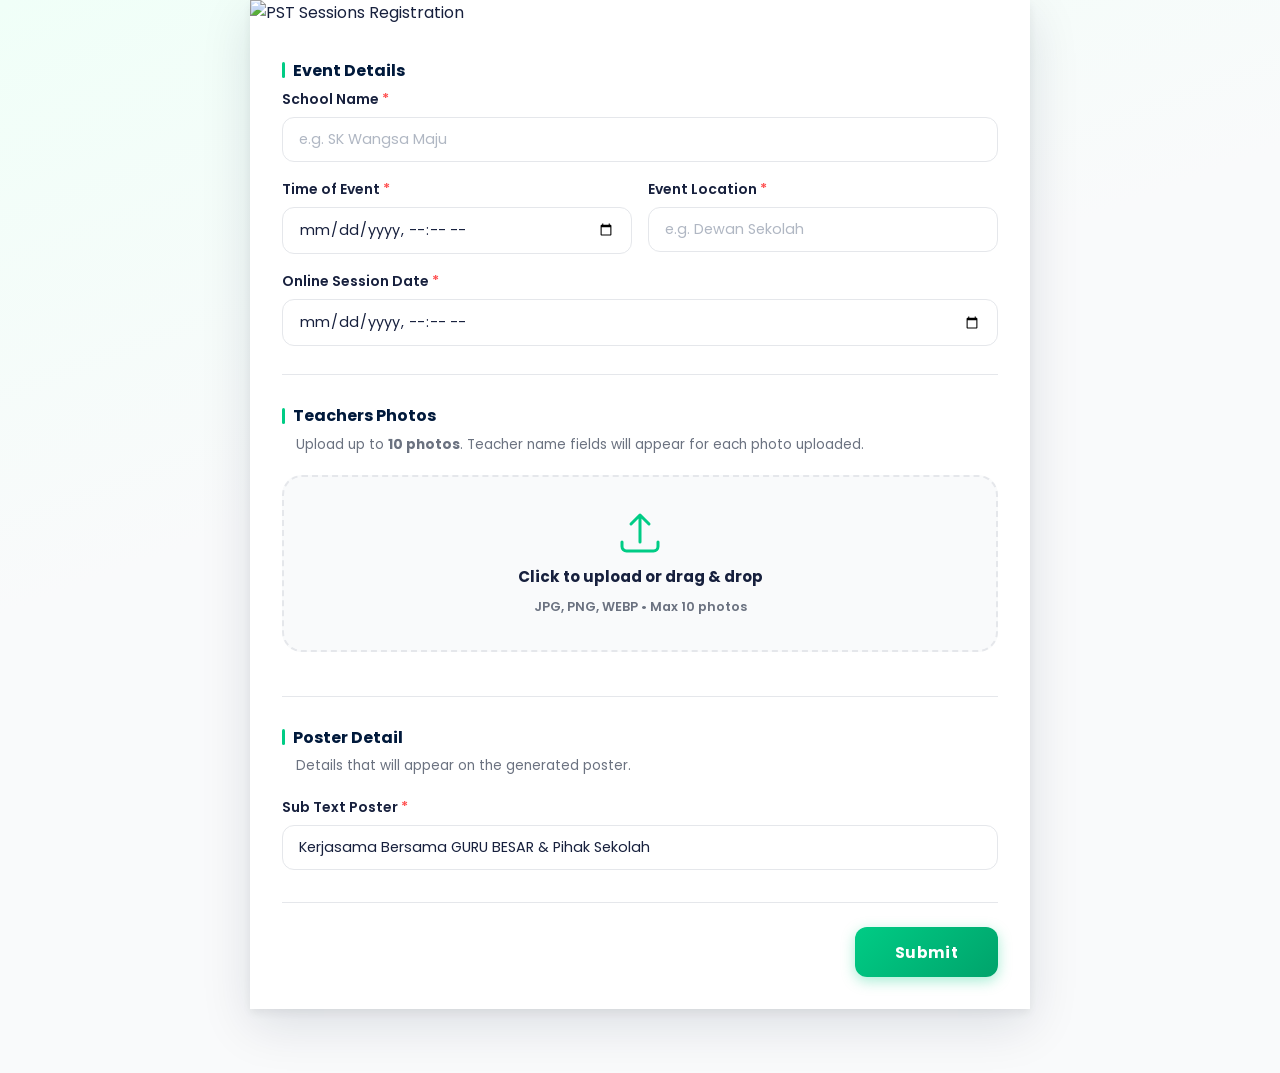
==== pandai-pst-sessions/pst-internal-form.html @ e8620537 "Switch header to Header PST_v2.png; remove all corner radius Co-Authored-By: Claude Sonnet 4.6 <nore" ====
<!DOCTYPE html>
<html lang="en">
<head>
  <meta charset="UTF-8" />
  <meta name="viewport" content="width=device-width, initial-scale=1.0" />
  <title>Pandai PST Sessions</title>
  <link rel="preconnect" href="https://fonts.googleapis.com" />
  <link rel="preconnect" href="https://fonts.gstatic.com" crossorigin />
  <link href="https://fonts.googleapis.com/css2?family=Poppins:wght@400;500;600;700;800&display=swap" rel="stylesheet" />
  <link rel="stylesheet" href="css/style.css" />
</head>
<body>

  <div class="page-wrapper">
    <div class="container">

      <header class="form-header">
        <img src="../assets/Header PST_v2.png" alt="PST Sessions Registration" class="header-banner" />
      </header>

      <form id="pstForm" novalidate>

        <!-- School Name -->
        <div class="form-section" id="sectionEventDetails">
          <h2 class="section-title">Event Details</h2>

          <div class="form-group">
            <label for="schoolName">School Name <span class="required">*</span></label>
            <input
              type="text"
              id="schoolName"
              name="schoolName"
              placeholder="e.g. SK Wangsa Maju"
              autocomplete="off"
              required
            />
          </div>

          <div class="form-row">
            <div class="form-group">
              <label for="eventTime">Time of Event <span class="required">*</span></label>
              <input
                type="datetime-local"
                id="eventTime"
                name="eventTime"
                required
              />
            </div>

            <div class="form-group">
              <label for="eventLocation">Event Location <span class="required">*</span></label>
              <input
                type="text"
                id="eventLocation"
                name="eventLocation"
                placeholder="e.g. Dewan Sekolah"
                autocomplete="off"
                required
              />
            </div>
          </div>

          <div class="form-group">
            <label for="onlineSessionDate">Online Session Date <span class="required">*</span></label>
            <input
              type="datetime-local"
              id="onlineSessionDate"
              name="onlineSessionDate"
              required
            />
          </div>
        </div>

        <!-- Photo Upload -->
        <div class="form-section" id="sectionTeachersPhotos">
          <h2 class="section-title">Teachers Photos</h2>
          <p class="section-hint">Upload up to <strong>10 photos</strong>. Teacher name fields will appear for each photo uploaded.</p>

          <div class="upload-zone" id="uploadZone">
            <input
              type="file"
              id="photoUpload"
              accept="image/jpeg,image/png,image/webp,image/gif"
              multiple
            />
            <label for="photoUpload" class="upload-label">
              <div class="upload-icon">
                <svg xmlns="http://www.w3.org/2000/svg" viewBox="0 0 24 24" fill="none" stroke="currentColor" stroke-width="1.5">
                  <path stroke-linecap="round" stroke-linejoin="round" d="M3 16.5v2.25A2.25 2.25 0 005.25 21h13.5A2.25 2.25 0 0021 18.75V16.5m-13.5-9L12 3m0 0l4.5 4.5M12 3v13.5" />
                </svg>
              </div>
              <span class="upload-text">Click to upload or drag &amp; drop</span>
              <span class="upload-hint">JPG, PNG, WEBP &bull; Max 10 photos</span>
            </label>
          </div>

          <div id="uploadCounter" class="upload-counter hidden">
            <span id="photoCount">0</span> / 10 photos selected
          </div>

          <div id="photoPreview" class="photo-grid"></div>
        </div>

        <!-- Teacher Names (dynamic) -->
        <div id="teacherNamesSection" class="form-section hidden">
          <h2 class="section-title">Teachers Names</h2>
          <p class="section-hint">Enter the name, position and title for each teacher.</p>
          <div id="teacherNameFields" class="teacher-fields"></div>
        </div>

        <!-- Poster Detail -->
        <div class="form-section" id="sectionPosterDetail">
          <h2 class="section-title">Poster Detail</h2>
          <p class="section-hint">Details that will appear on the generated poster.</p>
          <div class="form-group">
            <label for="subTextPoster">Sub Text Poster <span class="required">*</span></label>
            <input
              type="text"
              id="subTextPoster"
              name="subTextPoster"
              value="Kerjasama Bersama GURU BESAR &amp; Pihak Sekolah"
              autocomplete="off"
              required
            />
          </div>
        </div>

        <!-- Status / Progress -->
        <div id="statusMessage" class="status-message hidden"></div>

        <!-- Progress Bar -->
        <div id="progressWrapper" class="progress-wrapper hidden">
          <div class="progress-bar">
            <div id="progressFill" class="progress-fill"></div>
          </div>
          <div id="progressLabel" class="progress-label">Preparing…</div>
        </div>

        <div class="form-footer" id="formFooter">

          <!-- Pre-submission -->
          <button type="submit" id="submitBtn" class="btn-submit">
            <span id="submitLabel">Submit</span>
          </button>

          <!-- Post-submission (hidden until submit succeeds) -->
          <button type="button" id="newSubmissionBtn" class="btn-new-submission hidden">
            <svg xmlns="http://www.w3.org/2000/svg" width="15" height="15" viewBox="0 0 24 24" fill="none" stroke="currentColor" stroke-width="2">
              <path stroke-linecap="round" stroke-linejoin="round" d="M12 4v16m8-8H4" />
            </svg>
            New Submission
          </button>

          <div id="postSubmitActions" class="post-submit-actions hidden">
            <a id="btnSheet" href="#" target="_blank" rel="noopener" class="btn-sheet">
              <svg xmlns="http://www.w3.org/2000/svg" width="15" height="15" viewBox="0 0 24 24" fill="none" stroke="currentColor" stroke-width="2.5">
                <path stroke-linecap="round" stroke-linejoin="round" d="M9 17V7m0 10a2 2 0 01-2 2H5a2 2 0 01-2-2V7a2 2 0 012-2h2a2 2 0 012 2m0 10a2 2 0 002 2h2a2 2 0 002-2M9 7a2 2 0 012-2h2a2 2 0 012 2m0 10V7" />
              </svg>
              Check Data Sheet
            </a>
            <button type="button" id="btnGeneratePoster" class="btn-poster" disabled>
              <svg xmlns="http://www.w3.org/2000/svg" width="15" height="15" viewBox="0 0 24 24" fill="none" stroke="currentColor" stroke-width="2.5">
                <path stroke-linecap="round" stroke-linejoin="round" d="M9.813 15.904L9 18.75l-.813-2.846a4.5 4.5 0 00-3.09-3.09L2.25 12l2.846-.813a4.5 4.5 0 003.09-3.09L9 5.25l.813 2.846a4.5 4.5 0 003.09 3.09L15.75 12l-2.846.813a4.5 4.5 0 00-3.09 3.09z" />
              </svg>
              Generate Poster
            </button>
            <button type="button" id="btnWhatsApp" class="btn-whatsapp hidden" disabled>
              <svg xmlns="http://www.w3.org/2000/svg" width="15" height="15" viewBox="0 0 24 24" fill="currentColor">
                <path d="M17.472 14.382c-.297-.149-1.758-.867-2.03-.967-.273-.099-.471-.148-.67.15-.197.297-.767.966-.94 1.164-.173.199-.347.223-.644.075-.297-.15-1.255-.463-2.39-1.475-.883-.788-1.48-1.761-1.653-2.059-.173-.297-.018-.458.13-.606.134-.133.298-.347.446-.52.149-.174.198-.298.298-.497.099-.198.05-.371-.025-.52-.075-.149-.669-1.612-.916-2.207-.242-.579-.487-.5-.669-.51-.173-.008-.371-.01-.57-.01-.198 0-.52.074-.792.372-.272.297-1.04 1.016-1.04 2.479 0 1.462 1.065 2.875 1.213 3.074.149.198 2.096 3.2 5.077 4.487.709.306 1.262.489 1.694.625.712.227 1.36.195 1.871.118.571-.085 1.758-.719 2.006-1.413.248-.694.248-1.289.173-1.413-.074-.124-.272-.198-.57-.347"/>
              </svg>
              Create WhatsApp Group
              <span class="badge-soon">SOON</span>
            </button>
          </div>

        </div>

      </form>

      <!-- Success Card (shown after submission, fades out after 6 s) -->
      <div id="successCard" class="success-card hidden">
        <button type="button" id="successClose" class="success-close" title="Close">&times;</button>
        <div class="success-gif-frame">
          <img
            src="../assets/freepik_style-playful-3d-animatio_2779677416-ezgif.com-video-to-gif-converter.gif"
            alt="Success"
          />
        </div>
        <h3>Submission Successful!</h3>
        <p id="successSummary">Your data has been saved to Google Sheets.</p>
        <div class="countdown-bar"><div id="countdownFill" class="countdown-fill"></div></div>
      </div>

      <!-- Poster Panel (shown when Generate Poster is clicked) -->
      <div id="posterPanel" class="poster-panel hidden">

        <!-- State: Authorization needed -->
        <div id="posterStateAuth" class="poster-state hidden">
          <div class="poster-state-icon">🔐</div>
          <h3>Canva Authorization Required</h3>
          <p>A one-time authorization is needed to generate posters via Canva.</p>
          <button type="button" id="btnAuthorizeCanva" class="btn-submit" style="margin:0 auto">
            Authorize Canva Access
          </button>
        </div>

        <!-- State: Generating -->
        <div id="posterStateGenerating" class="poster-state hidden">
          <div class="poster-spinner"></div>
          <p id="posterStatusText" class="poster-status-text">Initializing…</p>
          <div class="progress-wrapper" style="margin-top:.25rem">
            <div class="progress-bar">
              <div id="posterProgressFill" class="progress-fill" style="width:0%"></div>
            </div>
          </div>
        </div>

        <!-- State: Poster ready -->
        <div id="posterStateReady" class="poster-state hidden">
          <div class="poster-ready-check">✓</div>
          <h3>Your Poster is Ready!</h3>
          <p>Saved to Google Drive. Download or view it below.</p>
          <div class="poster-ready-actions">
            <a id="btnViewPoster" href="#" target="_blank" rel="noopener" class="btn-sheet">
              <svg xmlns="http://www.w3.org/2000/svg" width="15" height="15" viewBox="0 0 24 24" fill="none" stroke="currentColor" stroke-width="2.5">
                <path stroke-linecap="round" stroke-linejoin="round" d="M15 12a3 3 0 11-6 0 3 3 0 016 0z"/>
                <path stroke-linecap="round" stroke-linejoin="round" d="M2.458 12C3.732 7.943 7.523 5 12 5c4.478 0 8.268 2.943 9.542 7-1.274 4.057-5.064 7-9.542 7-4.477 0-8.268-2.943-9.542-7z"/>
              </svg>
              View Poster
            </a>
            <a id="btnDownloadPoster" href="#" target="_blank" rel="noopener" class="btn-poster" style="text-decoration:none" onclick="onPosterDownloaded()">
              <svg xmlns="http://www.w3.org/2000/svg" width="15" height="15" viewBox="0 0 24 24" fill="none" stroke="currentColor" stroke-width="2.5">
                <path stroke-linecap="round" stroke-linejoin="round" d="M4 16v1a3 3 0 003 3h10a3 3 0 003-3v-1m-4-4l-4 4m0 0l-4-4m4 4V4"/>
              </svg>
              Download Poster
            </a>
          </div>
          <button type="button" id="btnRegeneratePoster" class="btn-new-submission" style="margin:.85rem auto 0">
            ↺ Re-generate Poster
          </button>
        </div>

        <!-- State: Error -->
        <div id="posterStateError" class="poster-state hidden">
          <p id="posterErrorText" class="status-message error" style="margin:0 0 .75rem"></p>
          <button type="button" id="btnRetryPoster" class="btn-new-submission" style="margin:0 auto">
            Retry
          </button>
        </div>

      </div>

    </div>
  </div>

  <script src="js/config.js"></script>
  <script src="js/main.js"></script>
</body>
</html>
---- pandai-pst-sessions/css/style.css ----
/* ─── Reset & Base ─────────────────────────────────────────────── */
*, *::before, *::after {
  box-sizing: border-box;
  margin: 0;
  padding: 0;
}

@import url('https://fonts.googleapis.com/css2?family=Poppins:wght@400;500;600;700;800&display=swap');

:root {
  --green:          #00cc85;
  --green-dark:     #00a36b;
  --green-mid:      #009e68;
  --green-deep:     #007a50;
  --green-light:    #f0fff8;
  --green-teal:     #00b894;

  --navy:           #00193b;
  --navy-mid:       #17203d;

  --success:        #00cc85;
  --success-light:  #f0fff8;
  --error:          #ff4f4f;
  --error-light:    #fff0f0;
  --warning:        #ffa033;
  --warning-light:  #fff7ed;
  --info:           #00a36b;
  --info-light:     #f0fff8;

  --text:           #17203d;
  --text-muted:     #6b7280;
  --border:         #e5e7eb;
  --bg:             #f9fafb;
  --card-bg:        #ffffff;

  --radius:         20px;
  --radius-sm:      12px;
  --radius-xs:      8px;
  --shadow:         0 1px 4px rgba(0,0,0,.06), 0 4px 20px rgba(0,0,0,.07);
  --shadow-lg:      0 4px 8px rgba(0,0,0,.06), 0 16px 48px rgba(0,25,59,.12);
}

body {
  font-family: 'Poppins', -apple-system, BlinkMacSystemFont, 'Segoe UI', sans-serif;
  background: var(--bg);
  color: var(--text);
  line-height: 1.6;
  min-height: 100vh;
}

/* ─── Layout ────────────────────────────────────────────────────── */
.page-wrapper {
  min-height: 100vh;
  padding: 0 0 4rem;
  background: linear-gradient(160deg, #f0fff8 0%, #f9fafb 40%);
}

.container {
  max-width: 780px;
  margin: 0 auto;
  background: var(--card-bg);
  border-radius: 0;
  box-shadow: var(--shadow-lg);
  overflow: hidden;
}

/* ─── Header ────────────────────────────────────────────────────── */
.form-header {
  padding: 0;
  overflow: hidden;
}

.header-banner {
  display: block;
  width: 100%;
  height: auto;
  object-fit: cover;
}

/* ─── Pandai badge strip ────────────────────────────────────────── */
.header-badge {
  display: inline-flex;
  align-items: center;
  gap: .4rem;
  background: rgba(0,204,133,.18);
  border: 1px solid rgba(0,204,133,.35);
  color: var(--green);
  font-size: .75rem;
  font-weight: 700;
  padding: .3rem .75rem;
  border-radius: 999px;
  margin-bottom: .85rem;
  position: relative;
  z-index: 1;
  letter-spacing: .5px;
  text-transform: uppercase;
}

.header-badge span {
  width: 6px; height: 6px;
  background: var(--green);
  border-radius: 50%;
  display: inline-block;
}

/* ─── Form Sections ─────────────────────────────────────────────── */
form {
  padding: 0 2rem 2rem;
}

.form-section {
  padding-top: 1.75rem;
  border-top: 1px solid var(--border);
  margin-top: 1.75rem;
}

.form-section:first-of-type {
  border-top: none;
  margin-top: 0;
  padding-top: 2rem;
}

.section-title {
  font-size: 1rem;
  font-weight: 700;
  color: var(--navy);
  margin-bottom: .3rem;
  display: flex;
  align-items: center;
  gap: .5rem;
}

.section-title::before {
  content: '';
  display: inline-block;
  width: 3px;
  height: 1em;
  background: var(--green);
  border-radius: 2px;
}

.section-hint {
  font-size: .85rem;
  color: var(--text-muted);
  margin-bottom: 1.2rem;
  padding-left: .85rem;
}

/* ─── Form Elements ─────────────────────────────────────────────── */
.form-row {
  display: grid;
  grid-template-columns: 1fr 1fr;
  gap: 1rem;
}

.form-group {
  display: flex;
  flex-direction: column;
  gap: .4rem;
  margin-bottom: 1rem;
}

.form-group:last-child {
  margin-bottom: 0;
}

label {
  font-size: .875rem;
  font-weight: 600;
  color: var(--text);
}

.required {
  color: var(--error);
}

input[type="text"],
input[type="datetime-local"] {
  padding: .7rem 1rem;
  border: 1.5px solid var(--border);
  border-radius: var(--radius-sm);
  font-size: .9rem;
  color: var(--text);
  background: #fff;
  transition: border-color .15s, box-shadow .15s;
  width: 100%;
  outline: none;
  font-family: inherit;
}

input[type="text"]:focus,
input[type="datetime-local"]:focus {
  border-color: var(--green);
  box-shadow: 0 0 0 3px rgba(0,204,133,.15);
}

input[type="text"]::placeholder {
  color: #b0b7c3;
}

/* ─── Upload Zone ───────────────────────────────────────────────── */
.upload-zone {
  position: relative;
  border: 2px dashed var(--border);
  border-radius: var(--radius);
  background: var(--bg);
  transition: border-color .2s, background .2s;
  cursor: pointer;
}

.upload-zone:hover,
.upload-zone.drag-over {
  border-color: var(--green);
  background: var(--green-light);
}

.upload-zone input[type="file"] {
  position: absolute;
  inset: 0;
  opacity: 0;
  cursor: pointer;
  width: 100%;
  height: 100%;
}

.upload-label {
  display: flex;
  flex-direction: column;
  align-items: center;
  gap: .5rem;
  padding: 2rem;
  pointer-events: none;
  user-select: none;
}

.upload-icon {
  width: 48px;
  height: 48px;
  color: var(--green);
}

.upload-icon svg {
  width: 100%;
  height: 100%;
}

.upload-text {
  font-size: .95rem;
  font-weight: 700;
  color: var(--text);
}

.upload-hint {
  font-size: .8rem;
  color: var(--text-muted);
}

/* ─── Upload Counter ────────────────────────────────────────────── */
.upload-counter {
  font-size: .85rem;
  color: var(--text-muted);
  margin-top: .75rem;
  font-weight: 500;
}

.upload-counter #photoCount {
  color: var(--green);
  font-weight: 700;
}

/* ─── Photo Grid ─────────────────────────────────────────────────── */
.photo-grid {
  display: grid;
  grid-template-columns: repeat(auto-fill, minmax(130px, 1fr));
  gap: .75rem;
  margin-top: 1rem;
}

.photo-card {
  position: relative;
  border-radius: var(--radius-sm);
  overflow: hidden;
  border: 2px solid var(--border);
  background: var(--bg);
  aspect-ratio: 1;
  cursor: grab;
  transition: opacity .2s, box-shadow .2s, border-color .2s;
  user-select: none;
  -webkit-user-select: none;
}

.photo-card * {
  pointer-events: none;
}

.photo-card .photo-remove {
  pointer-events: auto;
}

.photo-card.dragging {
  opacity: .35;
  cursor: grabbing;
}

.photo-card.drop-target {
  border-color: var(--green);
  box-shadow: 0 0 0 3px rgba(0,204,133,.25);
}

.photo-card img {
  width: 100%;
  height: 100%;
  object-fit: cover;
  display: block;
}

.photo-badge {
  position: absolute;
  top: 6px;
  left: 6px;
  background: var(--green);
  color: #fff;
  font-size: .7rem;
  font-weight: 700;
  width: 22px;
  height: 22px;
  border-radius: 50%;
  display: flex;
  align-items: center;
  justify-content: center;
}

.drag-handle {
  position: absolute;
  bottom: 22px;
  left: 50%;
  transform: translateX(-50%);
  background: rgba(0,0,0,.45);
  color: #fff;
  border-radius: 4px;
  width: 20px;
  height: 20px;
  display: flex;
  align-items: center;
  justify-content: center;
  opacity: 0;
  transition: opacity .15s;
  pointer-events: none;
}

.drag-handle svg { width: 14px; height: 14px; }

.photo-card:hover .drag-handle { opacity: 1; }

.photo-remove {
  position: absolute;
  top: 6px;
  right: 6px;
  background: rgba(0,0,0,.55);
  color: #fff;
  border: none;
  border-radius: 50%;
  width: 22px;
  height: 22px;
  font-size: .9rem;
  cursor: pointer;
  display: flex;
  align-items: center;
  justify-content: center;
  line-height: 1;
  transition: background .15s;
}

.photo-remove:hover { background: var(--error); }

.photo-filename {
  position: absolute;
  bottom: 0;
  left: 0;
  right: 0;
  background: rgba(0,0,0,.55);
  color: #fff;
  font-size: .65rem;
  padding: 3px 6px;
  white-space: nowrap;
  overflow: hidden;
  text-overflow: ellipsis;
}

/* ─── Teacher Name Fields ───────────────────────────────────────── */
.teacher-fields {
  display: flex;
  flex-direction: column;
  gap: .85rem;
}

.teacher-name-row {
  display: grid;
  grid-template-columns: 90px 1fr;
  gap: 1rem;
  align-items: center;
  background: var(--bg);
  border: 1.5px solid var(--border);
  border-radius: var(--radius-sm);
  padding: .85rem;
  transition: border-color .15s;
}

.teacher-name-row:focus-within {
  border-color: var(--green);
}

.teacher-thumb {
  width: 90px;
  height: 90px;
  border-radius: var(--radius-xs);
  object-fit: cover;
  border: 2px solid var(--border);
}

.teacher-input-wrap {
  display: flex;
  flex-direction: column;
  gap: .5rem;
}

.teacher-input-label {
  font-size: .75rem;
  font-weight: 600;
  color: var(--text-muted);
}

.teacher-name-input,
.teacher-position-input,
.teacher-title-input {
  padding: .6rem .85rem;
  border: 1.5px solid var(--border);
  border-radius: var(--radius-xs);
  font-size: .875rem;
  color: var(--text);
  outline: none;
  transition: border-color .15s, box-shadow .15s;
  background: #fff;
  width: 100%;
  font-family: inherit;
}

.teacher-name-input:focus,
.teacher-position-input:focus,
.teacher-title-input:focus {
  border-color: var(--green);
  box-shadow: 0 0 0 3px rgba(0,204,133,.15);
}

/* ─── Status Message ────────────────────────────────────────────── */
.status-message {
  padding: .9rem 1.1rem;
  border-radius: var(--radius-sm);
  font-size: .875rem;
  font-weight: 500;
  margin-top: 1.5rem;
  line-height: 1.5;
}

.status-message.success {
  background: var(--success-light);
  color: #065f46;
  border: 1.5px solid #a7f3d0;
}

.status-message.error {
  background: var(--error-light);
  color: #991b1b;
  border: 1.5px solid #fca5a5;
}

.status-message.warning {
  background: var(--warning-light);
  color: #92400e;
  border: 1.5px solid #fcd34d;
}

.status-message.info {
  background: var(--info-light);
  color: var(--green-deep);
  border: 1.5px solid #6ee7b7;
}

/* ─── Progress Bar ──────────────────────────────────────────────── */
.progress-wrapper {
  margin-top: 1rem;
}

.progress-bar {
  height: 6px;
  background: var(--border);
  border-radius: 999px;
  overflow: hidden;
}

.progress-fill {
  height: 100%;
  background: linear-gradient(90deg, var(--green), var(--green-dark));
  border-radius: 999px;
  width: 0%;
  transition: width .3s ease;
}

.progress-label {
  font-size: .8rem;
  color: var(--text-muted);
  margin-top: .4rem;
}

/* ─── Submit Button ─────────────────────────────────────────────── */
.form-footer {
  margin-top: 2rem;
  padding-top: 1.5rem;
  border-top: 1px solid var(--border);
  display: flex;
  align-items: center;
  justify-content: flex-end;
  gap: .75rem;
  flex-wrap: wrap;
}

.form-footer.post-submit {
  justify-content: space-between;
}

.btn-submit {
  background: linear-gradient(135deg, var(--green) 0%, var(--green-dark) 100%);
  color: #fff;
  border: none;
  border-radius: var(--radius-sm);
  padding: .85rem 2.5rem;
  font-size: .95rem;
  font-weight: 700;
  cursor: pointer;
  transition: opacity .15s, transform .1s, box-shadow .15s;
  letter-spacing: .3px;
  font-family: inherit;
  box-shadow: 0 4px 14px rgba(0,204,133,.35);
}

.btn-submit:hover:not(:disabled) {
  opacity: .9;
  box-shadow: 0 6px 20px rgba(0,204,133,.45);
}

.btn-submit:active:not(:disabled) { transform: scale(.98); }
.btn-submit:disabled { opacity: .55; cursor: not-allowed; }

.btn-new-submission {
  display: inline-flex;
  align-items: center;
  gap: .4rem;
  background: transparent;
  border: 1.5px solid var(--border);
  color: var(--text-muted);
  border-radius: var(--radius-sm);
  padding: .85rem 1.5rem;
  font-size: .875rem;
  font-weight: 600;
  cursor: pointer;
  font-family: inherit;
  transition: border-color .15s, color .15s, background .15s;
}

.btn-new-submission:hover {
  border-color: var(--green);
  color: var(--green-dark);
  background: var(--green-light);
}

.post-submit-actions {
  display: flex;
  align-items: center;
  gap: .6rem;
  flex-wrap: wrap;
}

/* ─── Success Card ──────────────────────────────────────────────── */
@keyframes successFadeIn {
  from { opacity: 0; transform: translateY(12px); }
  to   { opacity: 1; transform: translateY(0); }
}

@keyframes successFadeOut {
  from { opacity: 1; transform: translateY(0); }
  to   { opacity: 0; transform: translateY(-10px); }
}

.success-card {
  position: relative;
  max-width: 350px;
  margin: 2rem auto 1.5rem;
  background: #fff;
  border: 1.5px solid var(--green);
  border-radius: var(--radius);
  padding: 1.5rem 1.25rem 1.25rem;
  text-align: center;
  color: var(--text);
  box-shadow: 0 4px 24px rgba(0,204,133,.18);
  animation: successFadeIn .4s ease forwards;
}

.success-card.fading-out {
  animation: successFadeOut .5s ease forwards;
}

.success-close {
  position: absolute;
  top: .7rem;
  right: .7rem;
  width: 26px;
  height: 26px;
  border-radius: 50%;
  background: transparent;
  border: 1px solid var(--border);
  color: var(--text-muted);
  font-size: .95rem;
  line-height: 1;
  cursor: pointer;
  display: flex;
  align-items: center;
  justify-content: center;
  transition: background .15s, border-color .15s, color .15s;
}

.success-close:hover {
  background: var(--error-light);
  border-color: var(--error);
  color: var(--error);
}

/* GIF frame — its own contained block */
.success-gif-frame {
  width: 160px;
  height: 160px;
  margin: 0 auto 1rem;
  border-radius: var(--radius-sm);
  background: var(--green-light);
  border: 1.5px solid rgba(0,204,133,.2);
  overflow: hidden;
  display: flex;
  align-items: center;
  justify-content: center;
  padding: .5rem;
}

.success-gif-frame img {
  width: 100%;
  height: 100%;
  object-fit: contain;
  display: block;
}

.success-card h3 {
  font-size: 1rem;
  font-weight: 700;
  color: var(--navy);
  margin-bottom: .25rem;
}

.success-card p {
  font-size: .8rem;
  color: var(--text-muted);
  margin-bottom: 1rem;
  line-height: 1.5;
}

.success-card .countdown-bar {
  height: 3px;
  background: var(--border);
  border-radius: 999px;
  overflow: hidden;
  margin-bottom: 1rem;
}

.success-card .countdown-fill {
  height: 100%;
  background: var(--green);
  border-radius: 999px;
  width: 100%;
  transition: width 6s linear;
}

.success-card .countdown-fill.running {
  width: 0%;
}

.btn-sheet {
  display: inline-flex;
  align-items: center;
  gap: .4rem;
  background: var(--green-light);
  border: 1.5px solid var(--green);
  color: var(--green-dark);
  padding: .75rem 1.1rem;
  border-radius: var(--radius-sm);
  font-size: .875rem;
  font-weight: 700;
  text-decoration: none;
  cursor: pointer;
  transition: background .15s;
  font-family: inherit;
}

.btn-sheet:hover {
  background: rgba(0,204,133,.2);
}

.btn-poster {
  display: inline-flex;
  align-items: center;
  gap: .4rem;
  background: linear-gradient(135deg, var(--green-teal) 0%, var(--green-deep) 100%);
  border: none;
  color: #fff;
  padding: .75rem 1.1rem;
  border-radius: var(--radius-sm);
  font-size: .8rem;
  font-weight: 700;
  cursor: pointer;
  transition: opacity .15s, box-shadow .15s;
  font-family: inherit;
  box-shadow: 0 3px 10px rgba(0,163,107,.25);
}

.btn-poster:hover:not(:disabled) {
  opacity: .9;
  box-shadow: 0 5px 14px rgba(0,163,107,.35);
}

.btn-poster:disabled {
  opacity: .5;
  cursor: not-allowed;
}

.btn-poster .badge-soon {
  font-size: .6rem;
  background: rgba(255,255,255,.25);
  padding: .1rem .35rem;
  border-radius: 4px;
  letter-spacing: .5px;
}

/* ─── Poster Panel ──────────────────────────────────────────────── */
.poster-panel {
  margin: 0 2rem 1.5rem;
  background: #fff;
  border: 1.5px solid var(--border);
  border-radius: var(--radius);
  padding: 1.75rem 1.5rem;
  text-align: center;
}

.poster-state { display: block; }

.poster-panel h3 {
  font-size: 1rem;
  font-weight: 700;
  color: var(--navy);
  margin-bottom: .25rem;
}

.poster-panel p {
  font-size: .85rem;
  color: var(--text-muted);
  margin-bottom: 1rem;
  line-height: 1.5;
}

.poster-state-icon {
  font-size: 2rem;
  margin-bottom: .5rem;
}

.poster-ready-check {
  width: 48px;
  height: 48px;
  background: var(--green-light);
  border: 2px solid var(--green);
  border-radius: 50%;
  display: flex;
  align-items: center;
  justify-content: center;
  font-size: 1.2rem;
  font-weight: 700;
  color: var(--green-dark);
  margin: 0 auto .75rem;
}

.poster-ready-actions {
  display: flex;
  gap: .6rem;
  justify-content: center;
  flex-wrap: wrap;
}

.poster-status-text {
  font-size: .875rem;
  color: var(--text-muted);
  margin-bottom: .25rem;
}

/* Spinner */
@keyframes spin { to { transform: rotate(360deg); } }

.poster-spinner {
  width: 38px;
  height: 38px;
  border: 3.5px solid var(--border);
  border-top-color: var(--green);
  border-radius: 50%;
  animation: spin .75s linear infinite;
  margin: 0 auto .75rem;
}

/* WhatsApp Button */
.btn-whatsapp {
  display: inline-flex;
  align-items: center;
  gap: .4rem;
  background: #25d366;
  border: none;
  color: #fff;
  padding: .75rem 1.1rem;
  border-radius: var(--radius-sm);
  font-size: .875rem;
  font-weight: 700;
  cursor: pointer;
  font-family: inherit;
  transition: opacity .15s, box-shadow .15s;
  box-shadow: 0 3px 10px rgba(37,211,102,.3);
}

.btn-whatsapp:hover:not(:disabled) {
  opacity: .9;
  box-shadow: 0 5px 14px rgba(37,211,102,.4);
}

.btn-whatsapp:disabled {
  opacity: .5;
  cursor: not-allowed;
}

/* ─── Utilities ─────────────────────────────────────────────────── */
.hidden { display: none !important; }

/* ─── Responsive ────────────────────────────────────────────────── */
@media (max-width: 600px) {
  .page-wrapper { padding: 0 0 3rem; }
  .container { border-radius: 0; box-shadow: none; }
  form { padding: 0 1.25rem 1.5rem; }
  .form-header { padding: 0; }
  .form-row { grid-template-columns: 1fr; }
  .teacher-name-row { grid-template-columns: 75px 1fr; }
  .teacher-thumb { width: 75px; height: 75px; }
  .photo-grid { grid-template-columns: repeat(auto-fill, minmax(100px, 1fr)); }
  .success-actions { flex-direction: column; }
  .btn-sheet, .btn-poster { justify-content: center; }
}
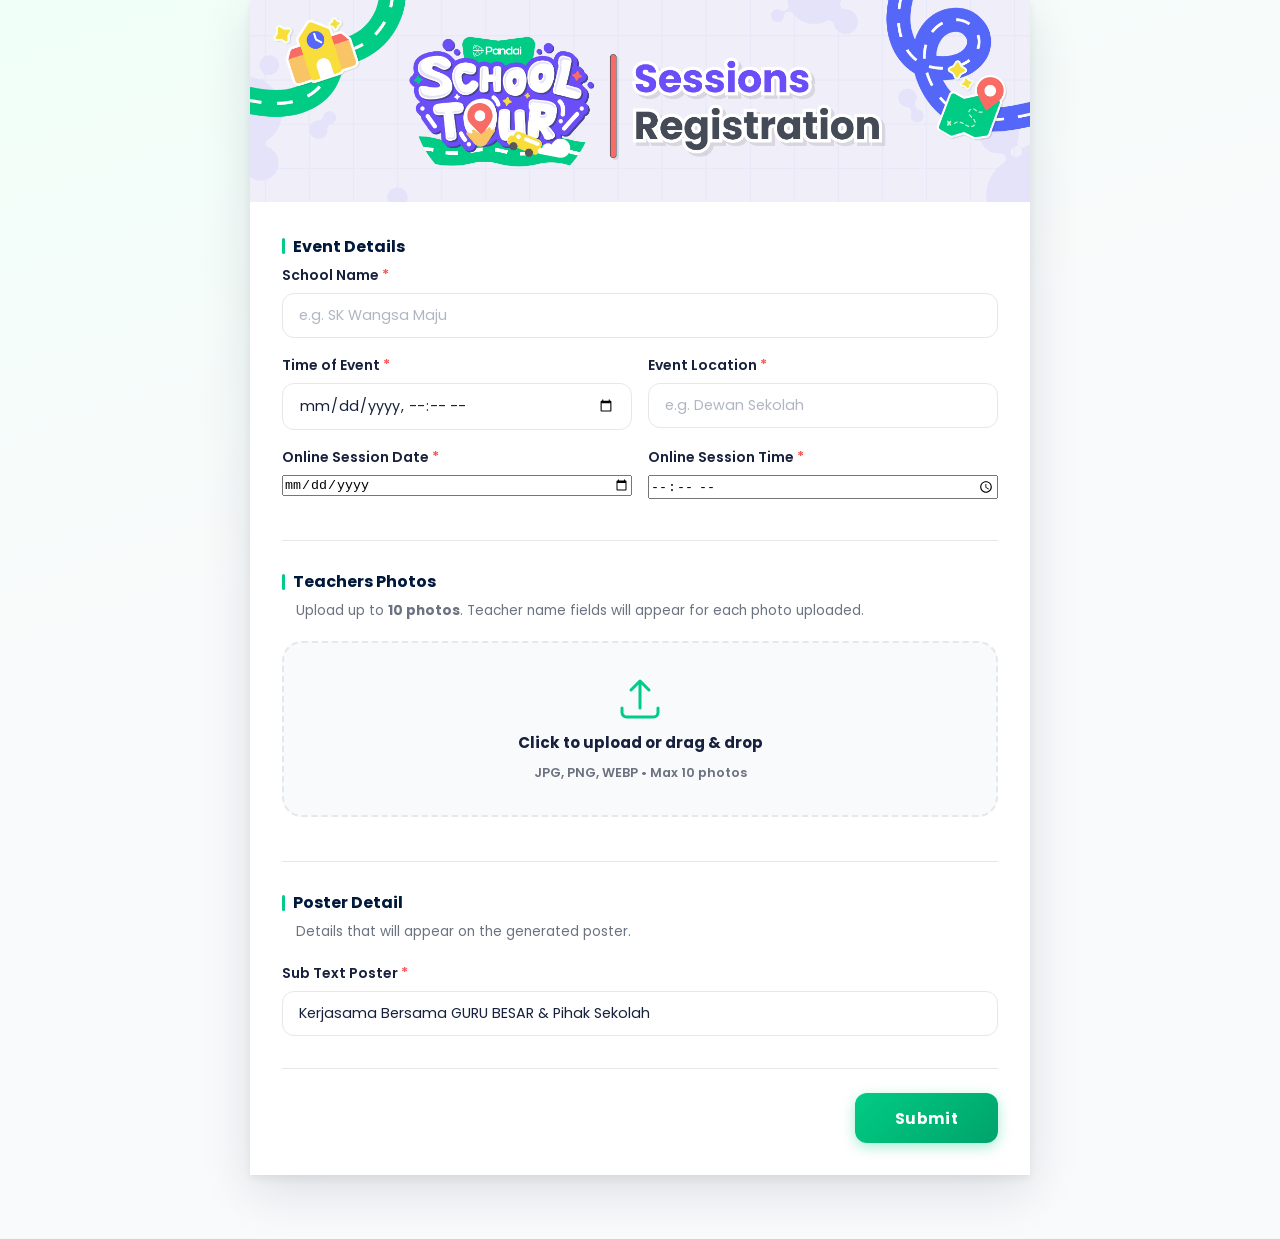
==== commit 86c077f2: "Split online session into separate date + time fields; swap event_time for online_session_time in Ca" ====
--- a/pandai-pst-sessions/pst-internal-form.html
+++ b/pandai-pst-sessions/pst-internal-form.html
@@ -60,14 +60,26 @@
             </div>
           </div>
 
-          <div class="form-group">
-            <label for="onlineSessionDate">Online Session Date <span class="required">*</span></label>
-            <input
-              type="datetime-local"
-              id="onlineSessionDate"
-              name="onlineSessionDate"
-              required
-            />
+          <div class="form-row">
+            <div class="form-group">
+              <label for="onlineSessionDate">Online Session Date <span class="required">*</span></label>
+              <input
+                type="date"
+                id="onlineSessionDate"
+                name="onlineSessionDate"
+                required
+              />
+            </div>
+
+            <div class="form-group">
+              <label for="onlineSessionTime">Online Session Time <span class="required">*</span></label>
+              <input
+                type="time"
+                id="onlineSessionTime"
+                name="onlineSessionTime"
+                required
+              />
+            </div>
           </div>
         </div>
 
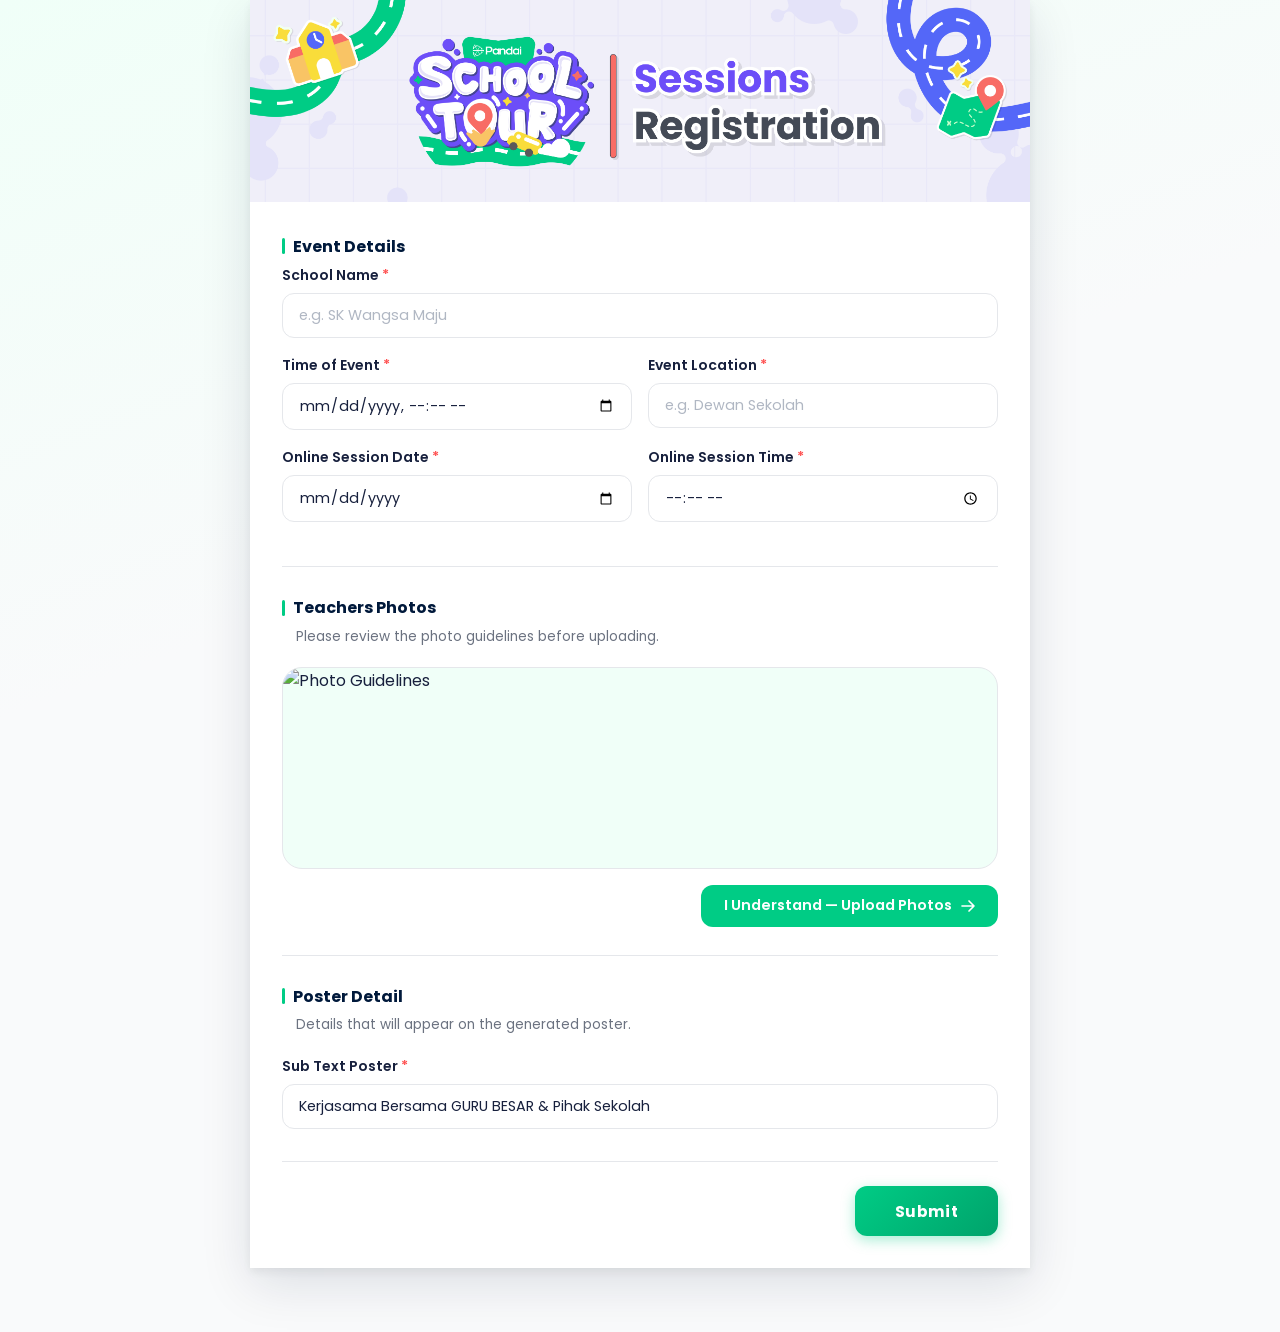
==== commit 9ec9de1a: "Add image guideline step before teacher photo upload Co-Authored-By: Claude Sonnet 4.6 <noreply@anth" ====
--- a/pandai-pst-sessions/pst-internal-form.html
+++ b/pandai-pst-sessions/pst-internal-form.html
@@ -86,6 +86,25 @@
         <!-- Photo Upload -->
         <div class="form-section" id="sectionTeachersPhotos">
           <h2 class="section-title">Teachers Photos</h2>
+
+          <!-- Step 1: Image Guideline -->
+          <div id="imageGuidelinePanel">
+            <p class="section-hint">Please review the photo guidelines before uploading.</p>
+            <div class="guideline-image-wrap">
+              <img src="../assets/image-guideline.png" alt="Photo Guidelines" class="guideline-img" />
+            </div>
+            <div class="guideline-actions">
+              <button type="button" id="btnGuidelineNext" class="btn-guideline-next">
+                I Understand — Upload Photos
+                <svg xmlns="http://www.w3.org/2000/svg" width="16" height="16" viewBox="0 0 24 24" fill="none" stroke="currentColor" stroke-width="2.5">
+                  <path stroke-linecap="round" stroke-linejoin="round" d="M13.5 4.5L21 12m0 0l-7.5 7.5M21 12H3"/>
+                </svg>
+              </button>
+            </div>
+          </div>
+
+          <!-- Step 2: Upload zone (hidden until Next is clicked) -->
+          <div id="uploadArea" class="hidden">
           <p class="section-hint">Upload up to <strong>10 photos</strong>. Teacher name fields will appear for each photo uploaded.</p>
 
           <div class="upload-zone" id="uploadZone">
@@ -111,6 +130,7 @@
           </div>
 
           <div id="photoPreview" class="photo-grid"></div>
+          </div><!-- /uploadArea -->
         </div>
 
         <!-- Teacher Names (dynamic) -->
--- a/pandai-pst-sessions/css/style.css
+++ b/pandai-pst-sessions/css/style.css
@@ -175,7 +175,9 @@
 }
 
 input[type="text"],
-input[type="datetime-local"] {
+input[type="datetime-local"],
+input[type="date"],
+input[type="time"] {
   padding: .7rem 1rem;
   border: 1.5px solid var(--border);
   border-radius: var(--radius-sm);
@@ -189,13 +191,72 @@
 }
 
 input[type="text"]:focus,
-input[type="datetime-local"]:focus {
+input[type="datetime-local"]:focus,
+input[type="date"]:focus,
+input[type="time"]:focus {
   border-color: var(--green);
   box-shadow: 0 0 0 3px rgba(0,204,133,.15);
 }
 
 input[type="text"]::placeholder {
   color: #b0b7c3;
+}
+
+/* ─── Image Guideline Panel ──────────────────────────────────────── */
+.guideline-image-wrap {
+  width: 100%;
+  border-radius: var(--radius);
+  overflow: hidden;
+  background: var(--green-light);
+  border: 1.5px solid var(--border);
+  min-height: 200px;
+  display: flex;
+  align-items: center;
+  justify-content: center;
+}
+
+.guideline-img {
+  width: 100%;
+  height: auto;
+  display: block;
+  object-fit: contain;
+}
+
+/* Fallback when image hasn't been added yet */
+.guideline-img[src$="image-guideline.png"]:not([complete]),
+.guideline-img:not([src]),
+.guideline-img[src=""] {
+  min-height: 200px;
+}
+
+.guideline-actions {
+  display: flex;
+  justify-content: flex-end;
+  margin-top: 1rem;
+}
+
+.btn-guideline-next {
+  display: inline-flex;
+  align-items: center;
+  gap: .5rem;
+  padding: .65rem 1.4rem;
+  background: var(--green);
+  color: #fff;
+  border: none;
+  border-radius: var(--radius-sm);
+  font-size: .9rem;
+  font-weight: 600;
+  font-family: inherit;
+  cursor: pointer;
+  transition: background .15s, transform .1s;
+}
+
+.btn-guideline-next:hover {
+  background: var(--green-dark);
+}
+
+.btn-guideline-next:active {
+  transform: scale(.97);
 }
 
 /* ─── Upload Zone ───────────────────────────────────────────────── */
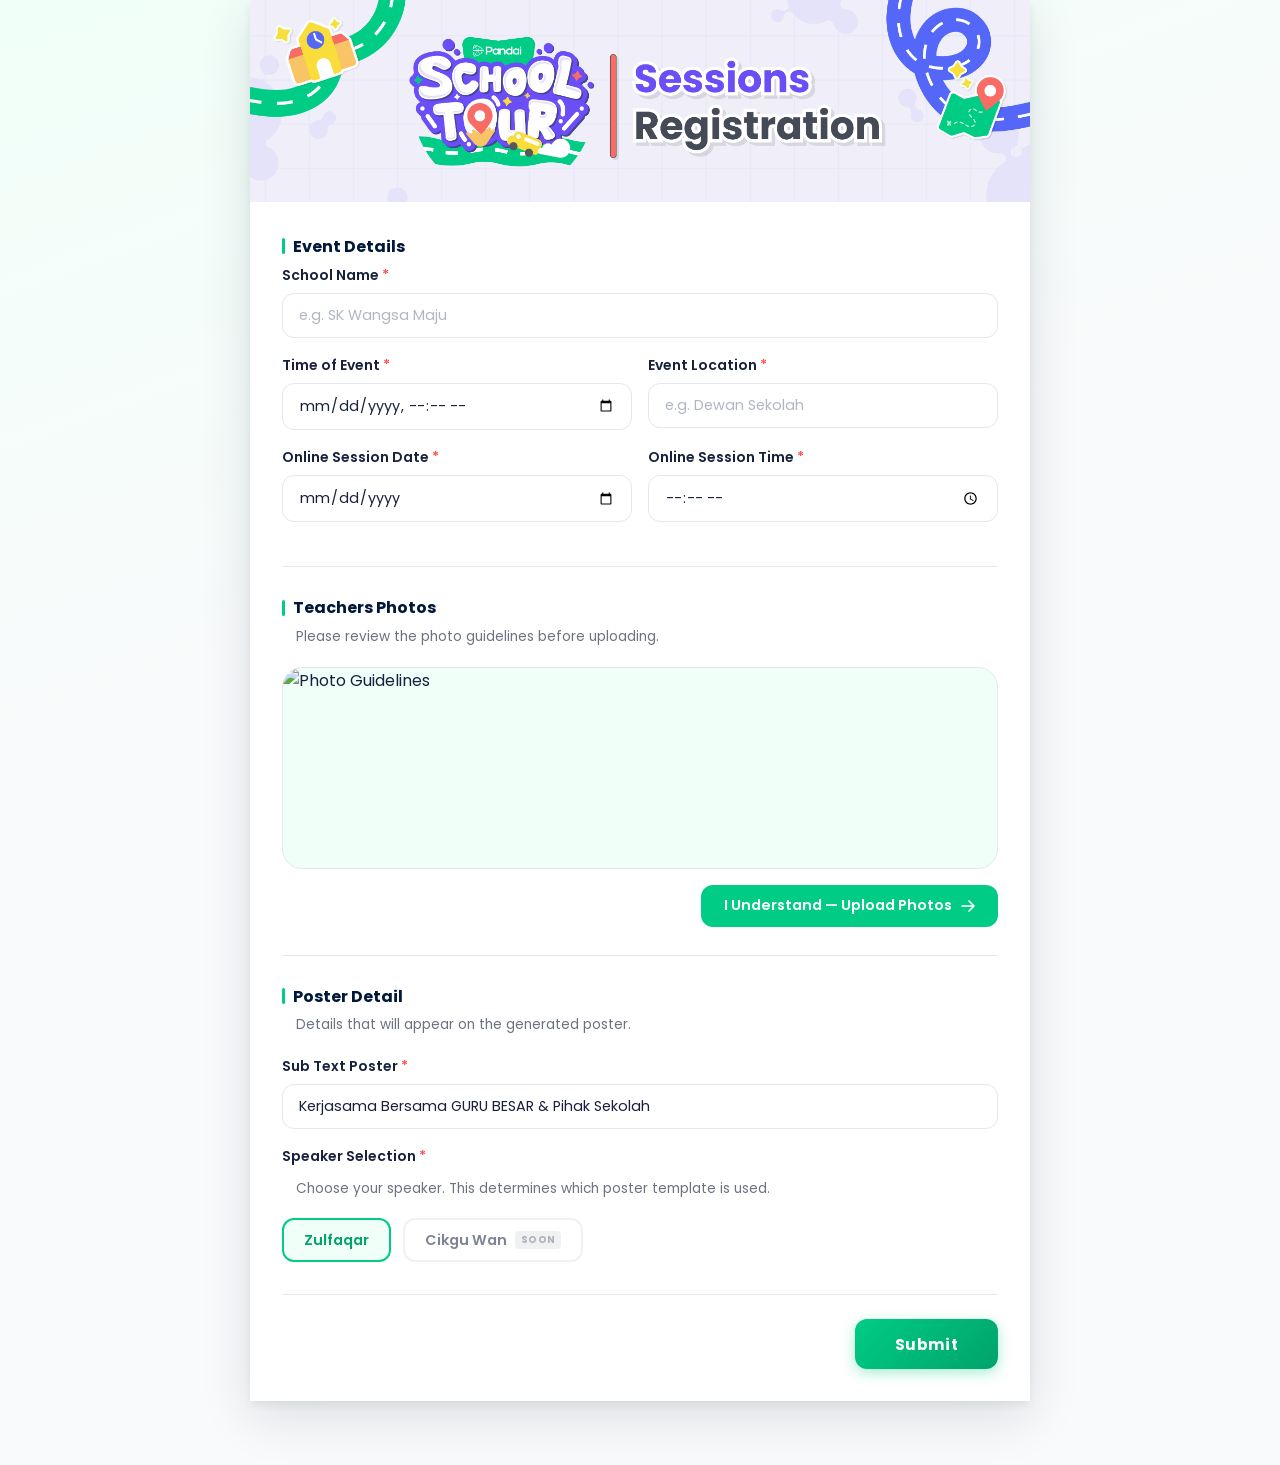
==== commit 2dfd1ca2: "Add speaker selection UI; key templates by speaker in Code.gs Co-Authored-By: Claude Sonnet 4.6 <nor" ====
--- a/pandai-pst-sessions/pst-internal-form.html
+++ b/pandai-pst-sessions/pst-internal-form.html
@@ -155,6 +155,21 @@
               required
             />
           </div>
+
+          <!-- Speaker Selection -->
+          <div class="form-group">
+            <label>Speaker Selection <span class="required">*</span></label>
+            <p class="section-hint" style="margin:.25rem 0 .75rem">Choose your speaker. This determines which poster template is used.</p>
+            <div class="speaker-btn-group">
+              <button type="button" class="btn-speaker active" data-speaker="zulfaqar">
+                Zulfaqar
+              </button>
+              <button type="button" class="btn-speaker" data-speaker="cikgu_wan" disabled>
+                Cikgu Wan
+                <span class="badge-soon">SOON</span>
+              </button>
+            </div>
+          </div>
         </div>
 
         <!-- Status / Progress -->
--- a/pandai-pst-sessions/css/style.css
+++ b/pandai-pst-sessions/css/style.css
@@ -807,6 +807,58 @@
   letter-spacing: .5px;
 }
 
+/* ─── Speaker Selection ─────────────────────────────────────────── */
+.speaker-btn-group {
+  display: flex;
+  gap: .75rem;
+  flex-wrap: wrap;
+}
+
+.btn-speaker {
+  display: inline-flex;
+  align-items: center;
+  gap: .5rem;
+  padding: .6rem 1.25rem;
+  border: 2px solid var(--border);
+  border-radius: var(--radius-sm);
+  background: #fff;
+  color: var(--text);
+  font-size: .9rem;
+  font-weight: 600;
+  font-family: inherit;
+  cursor: pointer;
+  transition: border-color .15s, background .15s, color .15s;
+  position: relative;
+}
+
+.btn-speaker:hover:not(:disabled) {
+  border-color: var(--green);
+  background: var(--green-light);
+  color: var(--green-dark);
+}
+
+.btn-speaker.active {
+  border-color: var(--green);
+  background: var(--green-light);
+  color: var(--green-dark);
+}
+
+.btn-speaker:disabled {
+  opacity: .55;
+  cursor: not-allowed;
+}
+
+.btn-speaker .badge-soon {
+  font-size: .6rem;
+  font-weight: 700;
+  background: var(--border);
+  color: var(--text-muted, #64748b);
+  padding: .1rem .35rem;
+  border-radius: 4px;
+  letter-spacing: .5px;
+  text-transform: uppercase;
+}
+
 /* ─── Poster Panel ──────────────────────────────────────────────── */
 .poster-panel {
   margin: 0 2rem 1.5rem;
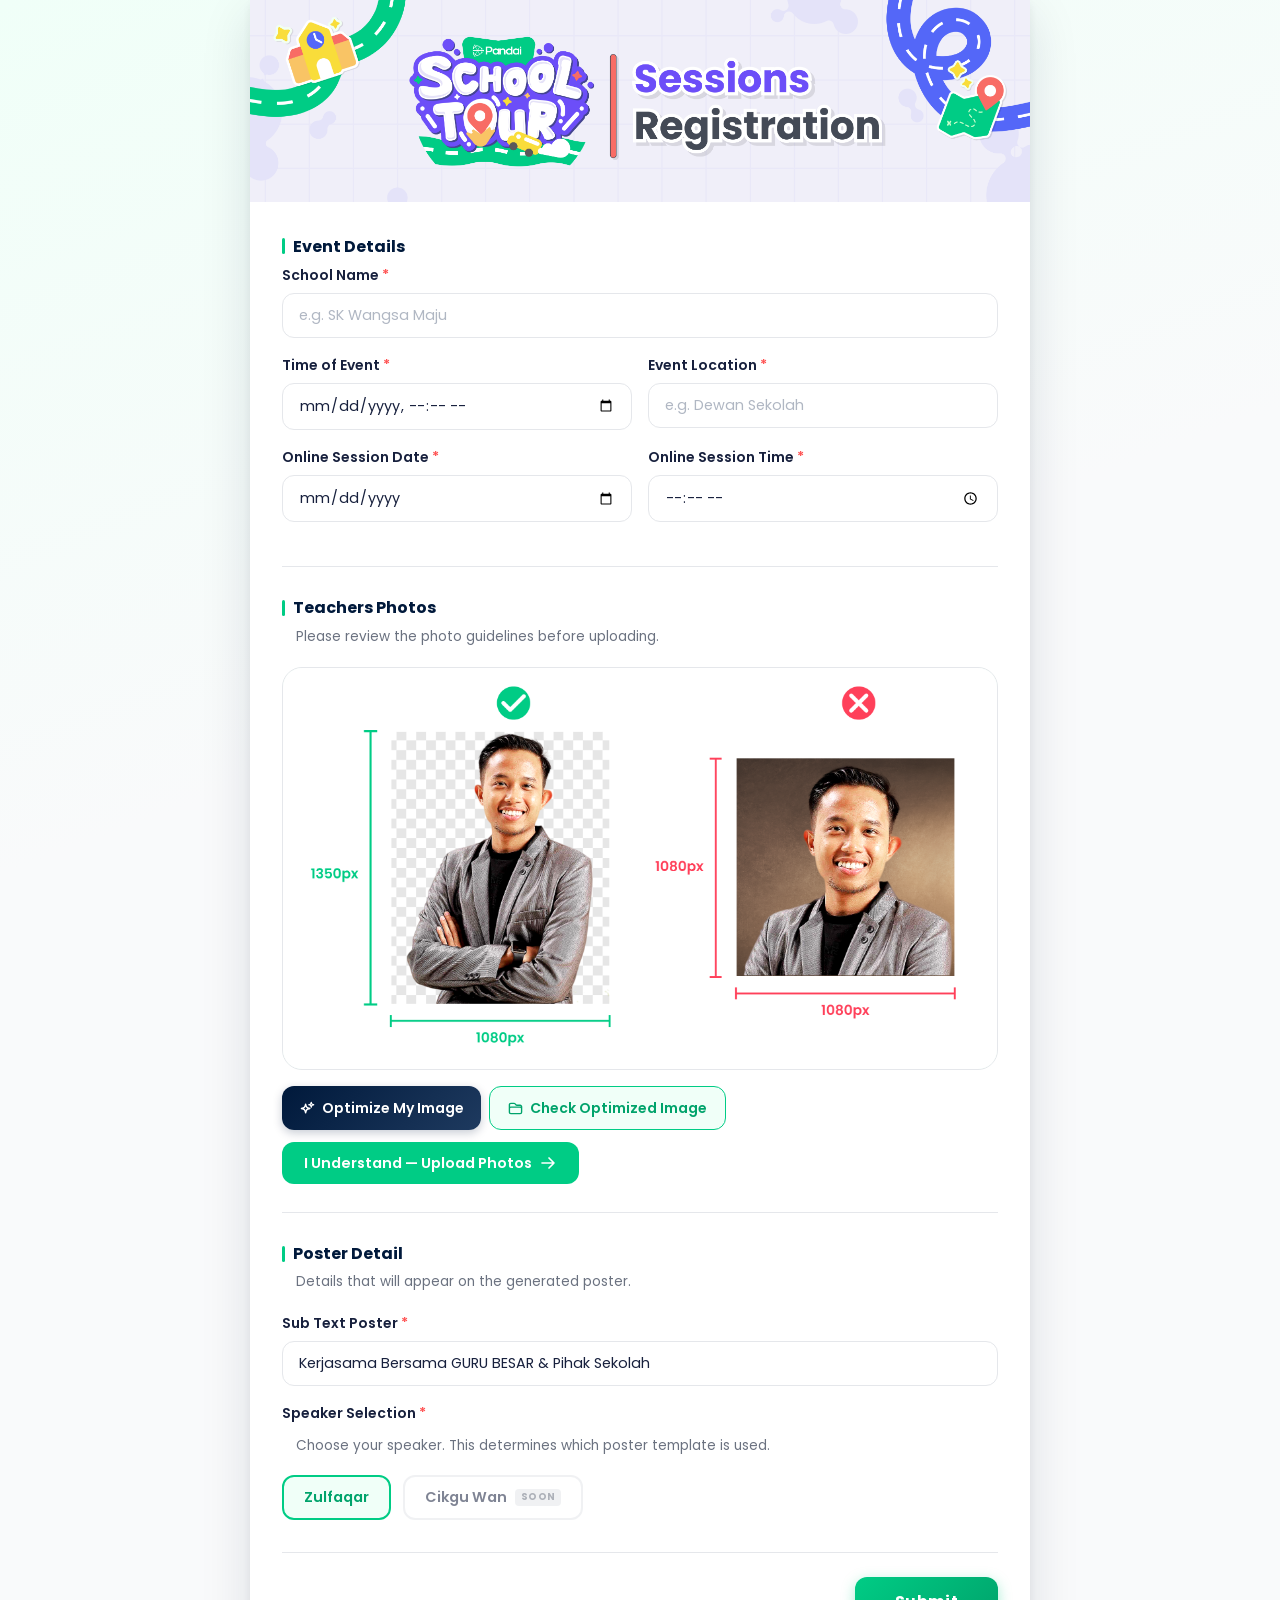
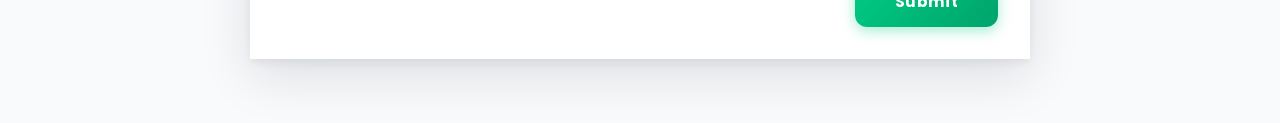
==== commit 8aede12d: "Add Optimize/Check Image buttons and PiP overlay to guideline step Places two tool buttons before th" ====
--- a/pandai-pst-sessions/pst-internal-form.html
+++ b/pandai-pst-sessions/pst-internal-form.html
@@ -94,6 +94,20 @@
               <img src="../assets/image-guideline.png" alt="Photo Guidelines" class="guideline-img" />
             </div>
             <div class="guideline-actions">
+              <div class="guideline-tool-btns">
+                <button type="button" id="btnOptimizeImage" class="btn-optimize">
+                  <svg xmlns="http://www.w3.org/2000/svg" width="15" height="15" viewBox="0 0 24 24" fill="none" stroke="currentColor" stroke-width="2.2">
+                    <path stroke-linecap="round" stroke-linejoin="round" d="M9.813 15.904L9 18.75l-.813-2.846a4.5 4.5 0 00-3.09-3.09L2.25 12l2.846-.813a4.5 4.5 0 003.09-3.09L9 5.25l.813 2.846a4.5 4.5 0 003.09 3.09L15.75 12l-2.846.813a4.5 4.5 0 00-3.09 3.09zM18.259 8.715L18 9.75l-.259-1.035a3.375 3.375 0 00-2.455-2.456L14.25 6l1.036-.259a3.375 3.375 0 002.455-2.456L18 2.25l.259 1.035a3.375 3.375 0 002.456 2.456L21.75 6l-1.035.259a3.375 3.375 0 00-2.456 2.456z"/>
+                  </svg>
+                  Optimize My Image
+                </button>
+                <button type="button" id="btnCheckImage" class="btn-check-image">
+                  <svg xmlns="http://www.w3.org/2000/svg" width="15" height="15" viewBox="0 0 24 24" fill="none" stroke="currentColor" stroke-width="2.2">
+                    <path stroke-linecap="round" stroke-linejoin="round" d="M2.25 12.75V12A2.25 2.25 0 014.5 9.75h15A2.25 2.25 0 0121.75 12v.75m-8.69-6.44l-2.12-2.12a1.5 1.5 0 00-1.061-.44H4.5A2.25 2.25 0 002.25 6v12a2.25 2.25 0 002.25 2.25h15A2.25 2.25 0 0021.75 18V9a2.25 2.25 0 00-2.25-2.25h-5.379a1.5 1.5 0 01-1.06-.44z"/>
+                  </svg>
+                  Check Optimized Image
+                </button>
+              </div>
               <button type="button" id="btnGuidelineNext" class="btn-guideline-next">
                 I Understand — Upload Photos
                 <svg xmlns="http://www.w3.org/2000/svg" width="16" height="16" viewBox="0 0 24 24" fill="none" stroke="currentColor" stroke-width="2.5">
@@ -300,6 +314,26 @@
     </div>
   </div>
 
+  <!-- PiP Image Optimizer Overlay -->
+  <div id="pipOverlay" class="pip-overlay hidden">
+    <div class="pip-header">
+      <span class="pip-title">
+        <svg xmlns="http://www.w3.org/2000/svg" width="14" height="14" viewBox="0 0 24 24" fill="none" stroke="currentColor" stroke-width="2.2">
+          <path stroke-linecap="round" stroke-linejoin="round" d="M9.813 15.904L9 18.75l-.813-2.846a4.5 4.5 0 00-3.09-3.09L2.25 12l2.846-.813a4.5 4.5 0 003.09-3.09L9 5.25l.813 2.846a4.5 4.5 0 003.09 3.09L15.75 12l-2.846.813a4.5 4.5 0 00-3.09 3.09z"/>
+        </svg>
+        Image Optimizer
+      </span>
+      <button type="button" id="pipClose" class="pip-close" title="Close overlay">
+        <svg xmlns="http://www.w3.org/2000/svg" width="13" height="13" viewBox="0 0 24 24" fill="none" stroke="currentColor" stroke-width="2.5">
+          <path stroke-linecap="round" stroke-linejoin="round" d="M6 18L18 6M6 6l12 12"/>
+        </svg>
+      </button>
+    </div>
+    <div class="pip-body">
+      <iframe id="pipFrame" src="" title="Image Optimizer" allow="camera; microphone"></iframe>
+    </div>
+  </div>
+
   <script src="js/config.js"></script>
   <script src="js/main.js"></script>
 </body>
--- a/pandai-pst-sessions/css/style.css
+++ b/pandai-pst-sessions/css/style.css
@@ -231,9 +231,61 @@
 
 .guideline-actions {
   display: flex;
-  justify-content: flex-end;
+  justify-content: space-between;
+  align-items: center;
   margin-top: 1rem;
-}
+  gap: .75rem;
+  flex-wrap: wrap;
+}
+
+.guideline-tool-btns {
+  display: flex;
+  gap: .5rem;
+  flex-wrap: wrap;
+}
+
+.btn-optimize {
+  display: inline-flex;
+  align-items: center;
+  gap: .45rem;
+  padding: .65rem 1.1rem;
+  background: linear-gradient(135deg, var(--navy) 0%, #1e3a5f 100%);
+  color: #fff;
+  border: none;
+  border-radius: var(--radius-sm);
+  font-size: .875rem;
+  font-weight: 600;
+  font-family: inherit;
+  cursor: pointer;
+  transition: opacity .15s, transform .1s, box-shadow .15s;
+  box-shadow: 0 3px 10px rgba(0,25,59,.22);
+}
+
+.btn-optimize:hover {
+  opacity: .88;
+  box-shadow: 0 5px 16px rgba(0,25,59,.3);
+}
+
+.btn-optimize:active { transform: scale(.97); }
+
+.btn-check-image {
+  display: inline-flex;
+  align-items: center;
+  gap: .45rem;
+  padding: .65rem 1.1rem;
+  background: var(--green-light);
+  border: 1.5px solid var(--green);
+  color: var(--green-dark);
+  border-radius: var(--radius-sm);
+  font-size: .875rem;
+  font-weight: 600;
+  font-family: inherit;
+  cursor: pointer;
+  transition: background .15s, transform .1s;
+}
+
+.btn-check-image:hover { background: rgba(0,204,133,.2); }
+.btn-check-image:active { transform: scale(.97); }
 
 .btn-guideline-next {
   display: inline-flex;
@@ -959,6 +1011,82 @@
   cursor: not-allowed;
 }
 
+/* ─── PiP Overlay ───────────────────────────────────────────────── */
+@keyframes pipSlideIn {
+  from { opacity: 0; transform: translateY(18px) scale(.96); }
+  to   { opacity: 1; transform: translateY(0) scale(1); }
+}
+
+.pip-overlay {
+  position: fixed;
+  bottom: 1.5rem;
+  right: 1.5rem;
+  width: 430px;
+  height: 540px;
+  background: #fff;
+  border-radius: var(--radius);
+  box-shadow: 0 8px 40px rgba(0,25,59,.2), 0 2px 8px rgba(0,0,0,.08);
+  border: 1.5px solid var(--border);
+  z-index: 9999;
+  display: flex;
+  flex-direction: column;
+  overflow: hidden;
+  animation: pipSlideIn .25s ease forwards;
+}
+
+.pip-header {
+  display: flex;
+  align-items: center;
+  justify-content: space-between;
+  padding: .7rem 1rem;
+  background: var(--navy);
+  color: #fff;
+  flex-shrink: 0;
+}
+
+.pip-title {
+  display: flex;
+  align-items: center;
+  gap: .45rem;
+  font-size: .825rem;
+  font-weight: 700;
+  letter-spacing: .2px;
+}
+
+.pip-close {
+  width: 26px;
+  height: 26px;
+  border-radius: 50%;
+  background: rgba(255,255,255,.15);
+  border: 1px solid rgba(255,255,255,.25);
+  color: #fff;
+  cursor: pointer;
+  display: flex;
+  align-items: center;
+  justify-content: center;
+  transition: background .15s, border-color .15s;
+}
+
+.pip-close:hover {
+  background: var(--error);
+  border-color: var(--error);
+}
+
+.pip-body {
+  flex: 1;
+  position: relative;
+  overflow: hidden;
+  background: var(--bg);
+}
+
+.pip-body iframe {
+  position: absolute;
+  inset: 0;
+  width: 100%;
+  height: 100%;
+  border: none;
+}
+
 /* ─── Utilities ─────────────────────────────────────────────────── */
 .hidden { display: none !important; }
 
@@ -974,4 +1102,8 @@
   .photo-grid { grid-template-columns: repeat(auto-fill, minmax(100px, 1fr)); }
   .success-actions { flex-direction: column; }
   .btn-sheet, .btn-poster { justify-content: center; }
-}
+  .guideline-actions { flex-direction: column; align-items: stretch; }
+  .guideline-tool-btns { flex-direction: column; }
+  .btn-optimize, .btn-check-image, .btn-guideline-next { justify-content: center; width: 100%; }
+  .pip-overlay { width: calc(100vw - 2rem); height: 70vh; right: 1rem; bottom: 1rem; }
+}
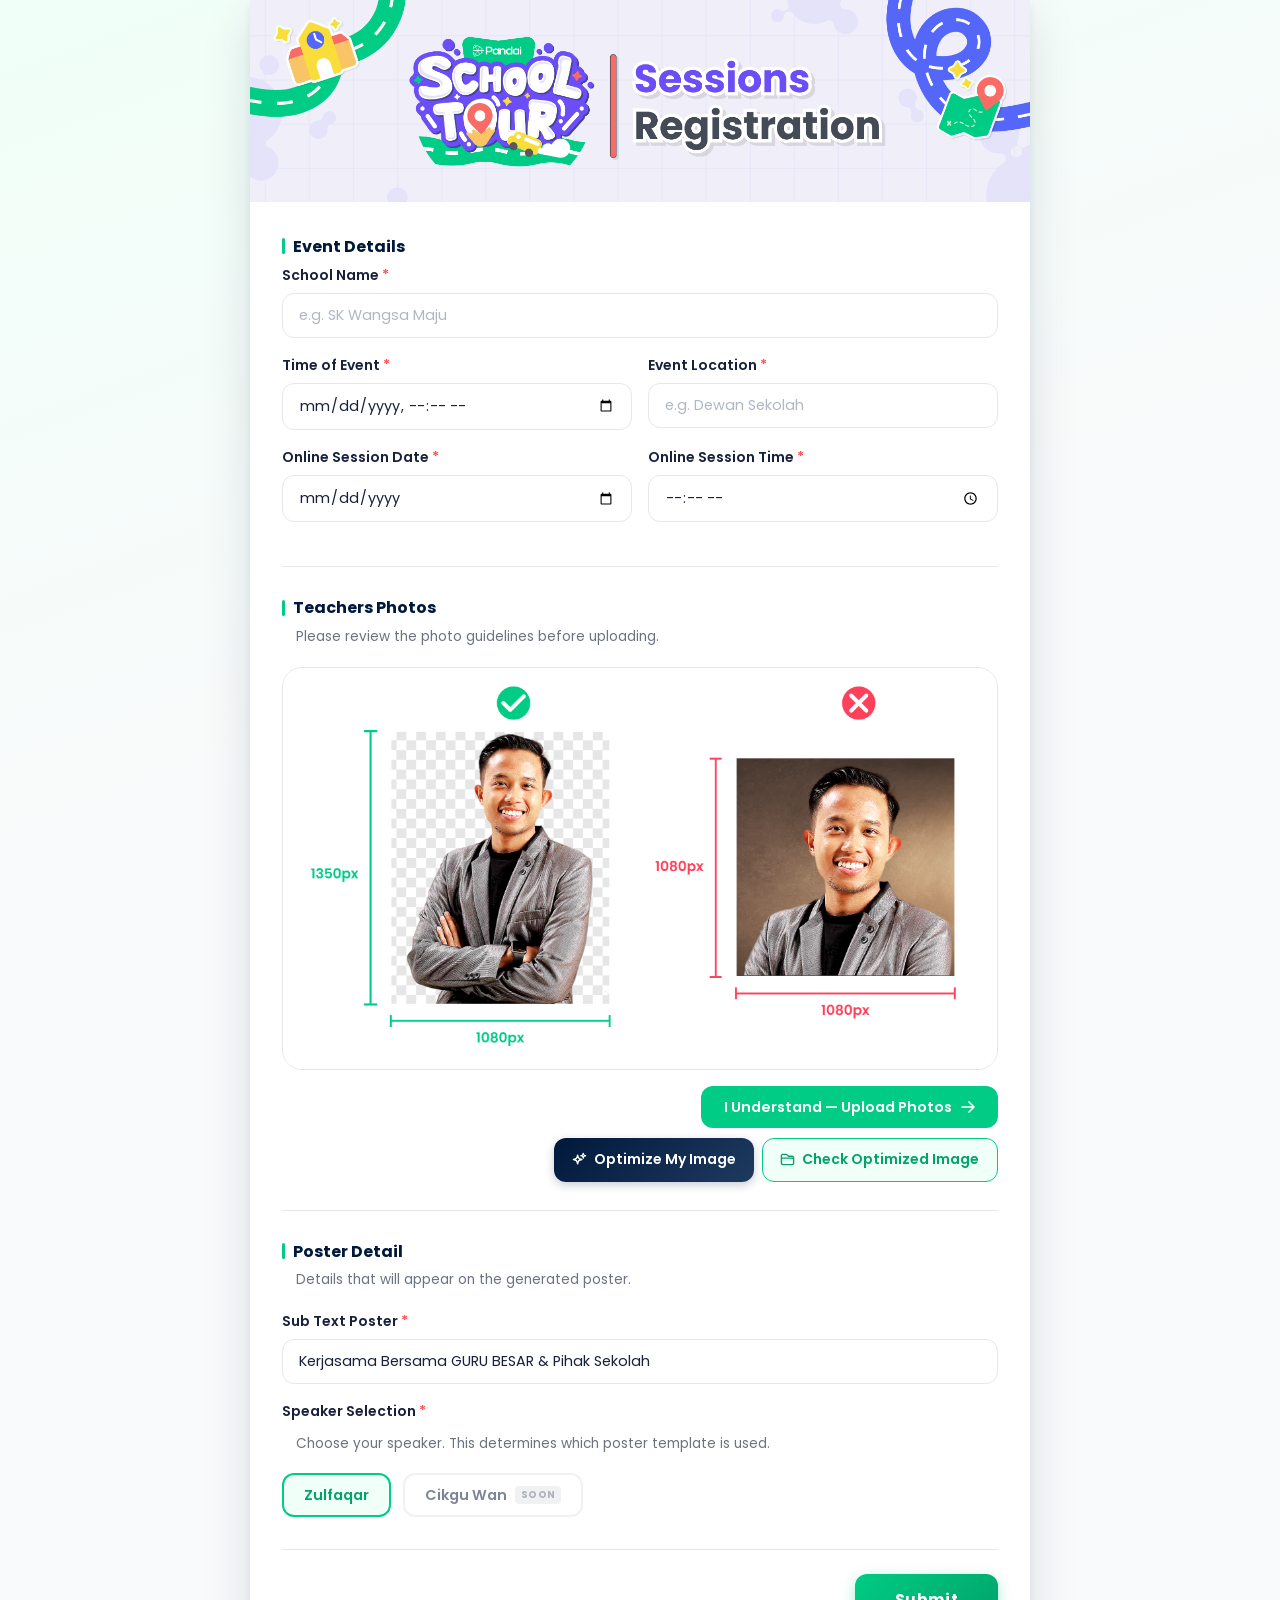
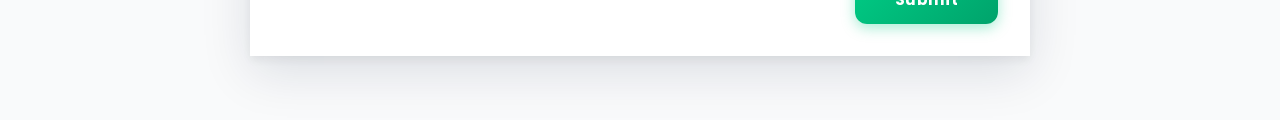
==== commit 35534a08: "Right-align guideline buttons; stack Upload Photos above tool buttons Co-Authored-By: Claude Sonnet " ====
--- a/pandai-pst-sessions/pst-internal-form.html
+++ b/pandai-pst-sessions/pst-internal-form.html
@@ -94,6 +94,12 @@
               <img src="../assets/image-guideline.png" alt="Photo Guidelines" class="guideline-img" />
             </div>
             <div class="guideline-actions">
+              <button type="button" id="btnGuidelineNext" class="btn-guideline-next">
+                I Understand — Upload Photos
+                <svg xmlns="http://www.w3.org/2000/svg" width="16" height="16" viewBox="0 0 24 24" fill="none" stroke="currentColor" stroke-width="2.5">
+                  <path stroke-linecap="round" stroke-linejoin="round" d="M13.5 4.5L21 12m0 0l-7.5 7.5M21 12H3"/>
+                </svg>
+              </button>
               <div class="guideline-tool-btns">
                 <button type="button" id="btnOptimizeImage" class="btn-optimize">
                   <svg xmlns="http://www.w3.org/2000/svg" width="15" height="15" viewBox="0 0 24 24" fill="none" stroke="currentColor" stroke-width="2.2">
@@ -108,12 +114,6 @@
                   Check Optimized Image
                 </button>
               </div>
-              <button type="button" id="btnGuidelineNext" class="btn-guideline-next">
-                I Understand — Upload Photos
-                <svg xmlns="http://www.w3.org/2000/svg" width="16" height="16" viewBox="0 0 24 24" fill="none" stroke="currentColor" stroke-width="2.5">
-                  <path stroke-linecap="round" stroke-linejoin="round" d="M13.5 4.5L21 12m0 0l-7.5 7.5M21 12H3"/>
-                </svg>
-              </button>
             </div>
           </div>
 
--- a/pandai-pst-sessions/css/style.css
+++ b/pandai-pst-sessions/css/style.css
@@ -231,17 +231,17 @@
 
 .guideline-actions {
   display: flex;
-  justify-content: space-between;
-  align-items: center;
+  flex-direction: column;
+  align-items: flex-end;
   margin-top: 1rem;
-  gap: .75rem;
-  flex-wrap: wrap;
+  gap: .6rem;
 }
 
 .guideline-tool-btns {
   display: flex;
   gap: .5rem;
   flex-wrap: wrap;
+  justify-content: flex-end;
 }
 
 .btn-optimize {
@@ -1102,8 +1102,8 @@
   .photo-grid { grid-template-columns: repeat(auto-fill, minmax(100px, 1fr)); }
   .success-actions { flex-direction: column; }
   .btn-sheet, .btn-poster { justify-content: center; }
-  .guideline-actions { flex-direction: column; align-items: stretch; }
-  .guideline-tool-btns { flex-direction: column; }
+  .guideline-actions { align-items: stretch; }
+  .guideline-tool-btns { justify-content: stretch; }
   .btn-optimize, .btn-check-image, .btn-guideline-next { justify-content: center; width: 100%; }
   .pip-overlay { width: calc(100vw - 2rem); height: 70vh; right: 1rem; bottom: 1rem; }
 }
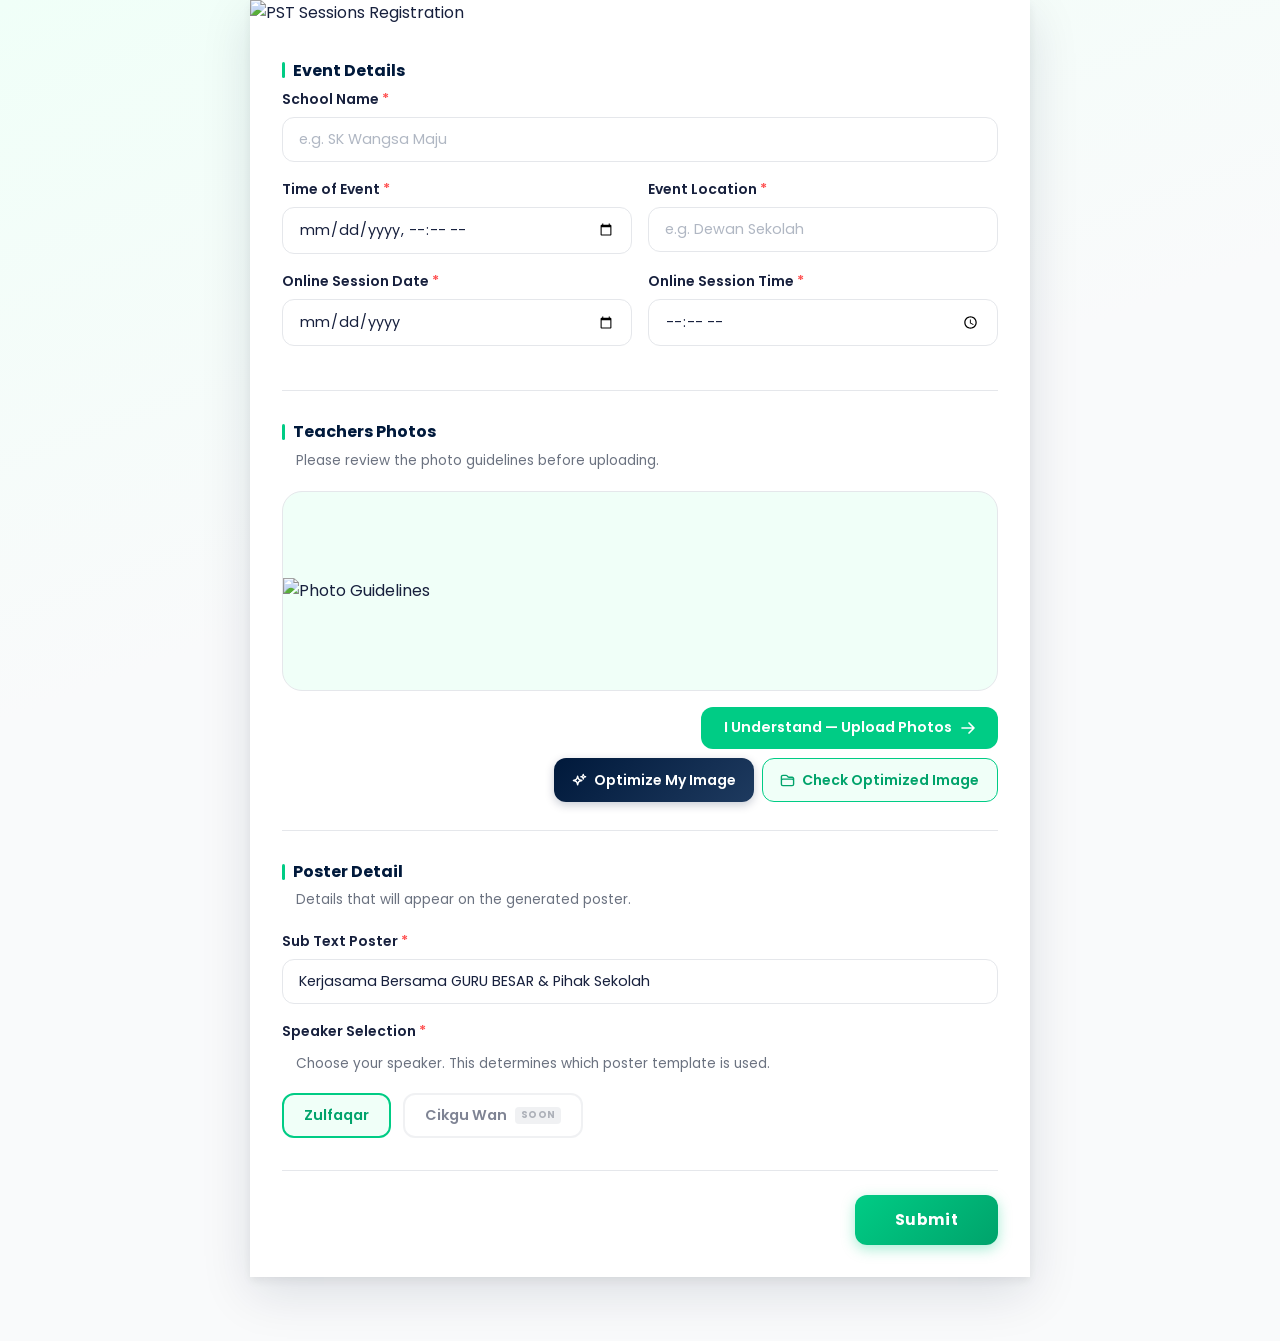
==== commit 4a89afb1: "Migrate assets to Cloudflare Images CDN for faster load times Replaces local ../assets/ paths for he" ====
--- a/pandai-pst-sessions/pst-internal-form.html
+++ b/pandai-pst-sessions/pst-internal-form.html
@@ -15,7 +15,7 @@
     <div class="container">
 
       <header class="form-header">
-        <img src="../assets/Header PST_v2.png" alt="PST Sessions Registration" class="header-banner" />
+        <img src="https://imagedelivery.net/zy4C5mYDeC8QYHozzOk2nQ/413b3f2c-288c-4a33-96e8-fd8676e02a00/public" alt="PST Sessions Registration" class="header-banner" />
       </header>
 
       <form id="pstForm" novalidate>
@@ -91,7 +91,7 @@
           <div id="imageGuidelinePanel">
             <p class="section-hint">Please review the photo guidelines before uploading.</p>
             <div class="guideline-image-wrap">
-              <img src="../assets/image-guideline.png" alt="Photo Guidelines" class="guideline-img" />
+              <img src="https://imagedelivery.net/zy4C5mYDeC8QYHozzOk2nQ/98fc8baa-ab90-4c67-b583-156e682a6a00/public" alt="Photo Guidelines" class="guideline-img" />
             </div>
             <div class="guideline-actions">
               <button type="button" id="btnGuidelineNext" class="btn-guideline-next">
@@ -243,7 +243,7 @@
         <button type="button" id="successClose" class="success-close" title="Close">&times;</button>
         <div class="success-gif-frame">
           <img
-            src="../assets/freepik_style-playful-3d-animatio_2779677416-ezgif.com-video-to-gif-converter.gif"
+            src="https://imagedelivery.net/zy4C5mYDeC8QYHozzOk2nQ/a532a0b9-be93-4902-c453-fb5d62727500/public"
             alt="Success"
           />
         </div>
@@ -332,6 +332,11 @@
     <div class="pip-body">
       <iframe id="pipFrame" src="" title="Image Optimizer" allow="camera; microphone"></iframe>
     </div>
+    <div class="pip-footer" id="pipStatusBar">
+      <span class="pip-status-dot" id="pipStatusDot"></span>
+      <span id="pipStatusText">Submit the form above to begin optimization.</span>
+      <a id="pipStatusLink" href="#" target="_blank" rel="noopener" class="pip-status-link hidden">View Image</a>
+    </div>
   </div>
 
   <script src="js/config.js"></script>
--- a/pandai-pst-sessions/css/style.css
+++ b/pandai-pst-sessions/css/style.css
@@ -1086,6 +1086,54 @@
   height: 100%;
   border: none;
 }
+
+.pip-footer {
+  display: flex;
+  align-items: center;
+  gap: .6rem;
+  padding: .65rem 1rem;
+  background: var(--navy);
+  border-top: 1px solid rgba(255,255,255,.08);
+  flex-shrink: 0;
+  font-size: .78rem;
+  color: rgba(255,255,255,.65);
+  font-weight: 500;
+}
+
+.pip-status-dot {
+  width: 9px;
+  height: 9px;
+  border-radius: 50%;
+  background: rgba(255,255,255,.3);
+  flex-shrink: 0;
+  transition: background .3s;
+}
+
+.pip-status-dot.pending  { background: var(--warning); }
+.pip-status-dot.done     { background: var(--green); }
+.pip-status-dot.idle     { background: rgba(255,255,255,.3); }
+
+@keyframes pipPulse {
+  0%, 100% { opacity: 1; }
+  50%       { opacity: .35; }
+}
+.pip-status-dot.pending { animation: pipPulse 1.2s ease-in-out infinite; }
+
+.pip-status-link {
+  margin-left: auto;
+  font-size: .78rem;
+  font-weight: 700;
+  color: var(--green);
+  text-decoration: none;
+  white-space: nowrap;
+  padding: .2rem .6rem;
+  border-radius: var(--radius-xs);
+  background: rgba(0,204,133,.15);
+  border: 1px solid rgba(0,204,133,.35);
+  transition: background .15s;
+}
+
+.pip-status-link:hover { background: rgba(0,204,133,.28); }
 
 /* ─── Utilities ─────────────────────────────────────────────────── */
 .hidden { display: none !important; }
